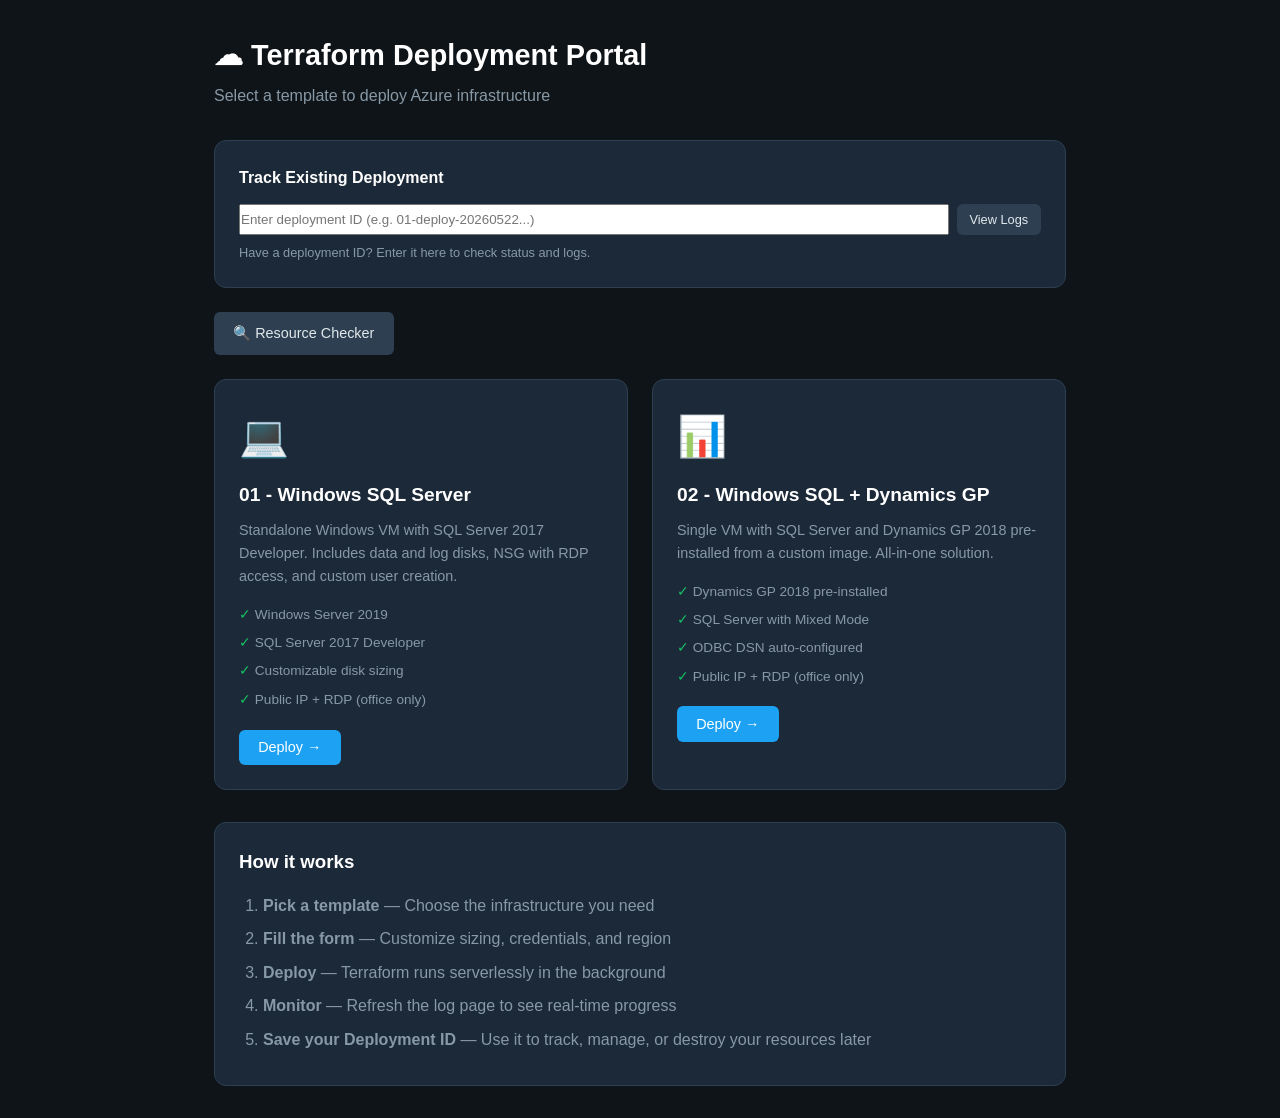
==== portal/frontend/index.html @ 3b2f58cd "init" ====
<!DOCTYPE html>
<html lang="en">
<head>
    <meta charset="UTF-8">
    <meta name="viewport" content="width=device-width, initial-scale=1.0">
    <title>Terraform Deployment Portal</title>
    <link rel="stylesheet" href="style.css">
</head>
<body>
    <div class="container">
        <header>
            <h1>&#9729; Terraform Deployment Portal</h1>
            <p class="subtitle">Select a template to deploy Azure infrastructure</p>
        </header>

        <div class="search-section">
            <h3>Track Existing Deployment</h3>
            <div class="input-with-button">
                <input type="text" id="search-deploy-id" placeholder="Enter deployment ID (e.g. 01-deploy-20260522...)">
                <button class="btn btn-secondary btn-sm" onclick="searchDeployment()">View Logs</button>
            </div>
            <p class="search-hint">Have a deployment ID? Enter it here to check status and logs.</p>
        </div>

        <div class="nav-links">
            <a href="resources.html" class="btn btn-secondary">&#128269; Resource Checker</a>
        </div>

        <div class="templates" id="templates">
            <div class="template-card" onclick="selectTemplate('01')">
                <div class="template-icon">&#128187;</div>
                <h2>01 - Windows SQL Server</h2>
                <p>Standalone Windows VM with SQL Server 2017 Developer. Includes data and log disks, NSG with RDP access, and custom user creation.</p>
                <ul>
                    <li>Windows Server 2019</li>
                    <li>SQL Server 2017 Developer</li>
                    <li>Customizable disk sizing</li>
                    <li>Public IP + RDP (office only)</li>
                </ul>
                <button class="btn">Deploy &rarr;</button>
            </div>

            <div class="template-card" onclick="selectTemplate('02')">
                <div class="template-icon">&#128202;</div>
                <h2>02 - Windows SQL + Dynamics GP</h2>
                <p>Single VM with SQL Server and Dynamics GP 2018 pre-installed from a custom image. All-in-one solution.</p>
                <ul>
                    <li>Dynamics GP 2018 pre-installed</li>
                    <li>SQL Server with Mixed Mode</li>
                    <li>ODBC DSN auto-configured</li>
                    <li>Public IP + RDP (office only)</li>
                </ul>
                <button class="btn">Deploy &rarr;</button>
            </div>
        </div>

        <div class="guide">
            <h3>How it works</h3>
            <ol>
                <li><strong>Pick a template</strong> &mdash; Choose the infrastructure you need</li>
                <li><strong>Fill the form</strong> &mdash; Customize sizing, credentials, and region</li>
                <li><strong>Deploy</strong> &mdash; Terraform runs serverlessly in the background</li>
                <li><strong>Monitor</strong> &mdash; Refresh the log page to see real-time progress</li>
                <li><strong>Save your Deployment ID</strong> &mdash; Use it to track, manage, or destroy your resources later</li>
            </ol>
        </div>
    </div>

    <script src="app.js"></script>
</body>
</html>
---- portal/frontend/style.css ----
* {
    margin: 0;
    padding: 0;
    box-sizing: border-box;
}

body {
    font-family: -apple-system, BlinkMacSystemFont, 'Segoe UI', Roboto, sans-serif;
    background: #0f1419;
    color: #e1e8ed;
    min-height: 100vh;
    line-height: 1.6;
}

.container {
    max-width: 900px;
    margin: 0 auto;
    padding: 2rem 1.5rem;
}

header {
    margin-bottom: 2rem;
}

h1 {
    font-size: 1.8rem;
    color: #fff;
    margin-bottom: 0.3rem;
}

.subtitle {
    color: #8899a6;
    font-size: 1rem;
}

.back-link {
    color: #1da1f2;
    text-decoration: none;
    font-size: 0.9rem;
    display: inline-block;
    margin-bottom: 1rem;
}

.back-link:hover {
    text-decoration: underline;
}

/* Template Cards */
.templates {
    display: grid;
    grid-template-columns: repeat(auto-fit, minmax(350px, 1fr));
    gap: 1.5rem;
    margin-bottom: 2rem;
}

.template-card {
    background: #1c2938;
    border: 1px solid #2d3f50;
    border-radius: 12px;
    padding: 1.5rem;
    cursor: pointer;
    transition: border-color 0.2s, transform 0.2s;
}

.template-card:hover {
    border-color: #1da1f2;
    transform: translateY(-2px);
}

.template-icon {
    font-size: 2.5rem;
    margin-bottom: 0.8rem;
}

.template-card h2 {
    font-size: 1.2rem;
    color: #fff;
    margin-bottom: 0.5rem;
}

.template-card p {
    color: #8899a6;
    font-size: 0.9rem;
    margin-bottom: 0.8rem;
}

.template-card ul {
    list-style: none;
    margin-bottom: 1rem;
}

.template-card ul li {
    color: #8899a6;
    font-size: 0.85rem;
    padding: 0.2rem 0;
}

.template-card ul li::before {
    content: "✓ ";
    color: #17bf63;
}

/* Buttons */
.btn {
    display: inline-block;
    padding: 0.6rem 1.2rem;
    border-radius: 6px;
    border: none;
    font-size: 0.9rem;
    cursor: pointer;
    text-decoration: none;
    font-weight: 500;
    transition: background 0.2s;
}

.btn-primary, .template-card .btn {
    background: #1da1f2;
    color: #fff;
}

.btn-primary:hover, .template-card .btn:hover {
    background: #1a91da;
}

.btn-secondary {
    background: #2d3f50;
    color: #e1e8ed;
}

.btn-secondary:hover {
    background: #3d5166;
}

/* Guide */
.guide {
    background: #1c2938;
    border-radius: 12px;
    padding: 1.5rem;
    border: 1px solid #2d3f50;
}

.guide h3 {
    color: #fff;
    margin-bottom: 1rem;
}

.guide ol {
    padding-left: 1.5rem;
}

.guide ol li {
    color: #8899a6;
    margin-bottom: 0.5rem;
}

/* Form */
.deploy-form {
    background: #1c2938;
    border: 1px solid #2d3f50;
    border-radius: 12px;
    padding: 2rem;
}

.form-group {
    margin-bottom: 1.2rem;
}

.form-group label {
    display: block;
    color: #8899a6;
    font-size: 0.85rem;
    margin-bottom: 0.3rem;
    font-weight: 500;
}

.form-group input,
.form-group select {
    width: 100%;
    padding: 0.6rem 0.8rem;
    background: #0f1419;
    border: 1px solid #2d3f50;
    border-radius: 6px;
    color: #e1e8ed;
    font-size: 0.9rem;
}

.form-group input:focus,
.form-group select:focus {
    outline: none;
    border-color: #1da1f2;
}

.form-actions {
    margin-top: 1.5rem;
    display: flex;
    gap: 1rem;
}

/* Status */
.status-box {
    background: #1c2938;
    border: 1px solid #17bf63;
    border-radius: 12px;
    padding: 1.5rem;
    margin-top: 1.5rem;
}

.status-box h3 {
    color: #17bf63;
    margin-bottom: 0.5rem;
}

.status-box code {
    background: #0f1419;
    padding: 0.2rem 0.5rem;
    border-radius: 4px;
    font-size: 0.85rem;
}

/* Logs */
.log-header {
    display: flex;
    justify-content: space-between;
    align-items: flex-start;
    background: #1c2938;
    border: 1px solid #2d3f50;
    border-radius: 12px;
    padding: 1.5rem;
    margin-bottom: 1rem;
}

.log-meta p {
    color: #8899a6;
    font-size: 0.85rem;
    margin-bottom: 0.3rem;
}

.badge {
    display: inline-block;
    padding: 0.15rem 0.5rem;
    border-radius: 4px;
    font-size: 0.8rem;
    font-weight: 600;
    text-transform: uppercase;
}

.badge-running { background: #1da1f2; color: #fff; }
.badge-completed { background: #17bf63; color: #fff; }
.badge-failed { background: #e0245e; color: #fff; }
.badge-queued { background: #794bc4; color: #fff; }
.badge-timeout { background: #f45d22; color: #fff; }

.refresh-notice {
    background: #1c2938;
    border: 1px solid #2d3f50;
    border-radius: 8px;
    padding: 0.8rem 1.2rem;
    margin-bottom: 1rem;
    font-size: 0.85rem;
    color: #8899a6;
}

.log-output {
    background: #0a0e13;
    border: 1px solid #2d3f50;
    border-radius: 12px;
    padding: 1.5rem;
    font-family: 'Cascadia Code', 'Fira Code', monospace;
    font-size: 0.8rem;
    line-height: 1.8;
    max-height: 500px;
    overflow-y: auto;
    white-space: pre-wrap;
    word-break: break-all;
}

.log-placeholder {
    color: #8899a6;
    font-style: italic;
}

.log-line {
    color: #8899a6;
    border-bottom: 1px solid #1c2938;
    padding: 0.2rem 0;
}

.log-line.error {
    color: #e0245e;
}

.log-line.success {
    color: #17bf63;
}

/* Outputs table */
.outputs-table {
    width: 100%;
    border-collapse: collapse;
    margin-top: 1rem;
    background: #1c2938;
    border-radius: 8px;
    overflow: hidden;
}

.outputs-table th,
.outputs-table td {
    padding: 0.7rem 1rem;
    text-align: left;
    border-bottom: 1px solid #2d3f50;
    font-size: 0.85rem;
}

.outputs-table th {
    background: #0f1419;
    color: #8899a6;
    font-weight: 600;
}

.outputs-table td {
    color: #e1e8ed;
}

#outputs-section {
    margin-top: 1.5rem;
}

#outputs-section h3 {
    color: #17bf63;
    margin-bottom: 0.5rem;
}

/* Subscription Check */
.subs-check-section {
    border-bottom: 1px solid #2d3f50;
    padding-bottom: 1.2rem;
    margin-bottom: 1.2rem;
}

.input-with-button {
    display: flex;
    gap: 0.5rem;
}

.input-with-button input {
    flex: 1;
}

.btn-sm {
    padding: 0.5rem 0.8rem;
    font-size: 0.8rem;
    white-space: nowrap;
}

.subs-status {
    margin-top: 0.5rem;
    font-size: 0.85rem;
}

.status-ok {
    color: #17bf63;
}

.status-error {
    color: #e0245e;
}

.status-warning {
    color: #f5a623;
}

.status-checking {
    color: #1da1f2;
}

.status-help {
    background: #0f1419;
    border: 1px solid #2d3f50;
    border-radius: 8px;
    padding: 1rem;
    margin-top: 0.5rem;
    font-size: 0.8rem;
    color: #8899a6;
}

.status-help p {
    margin-bottom: 0.5rem;
}

.status-help ol {
    padding-left: 1.2rem;
    margin-bottom: 0.5rem;
}

.status-help ol li {
    margin-bottom: 0.3rem;
}

.status-help code {
    background: #1c2938;
    padding: 0.1rem 0.4rem;
    border-radius: 3px;
    font-size: 0.75rem;
}

/* Disk Pricing */
.disk-price {
    margin-top: 0.3rem;
    font-size: 0.8rem;
    color: #f5a623;
    font-weight: 500;
}

/* Destroy button */
.btn-danger {
    background: #e0245e;
    color: #fff;
}

.btn-danger:hover {
    background: #c01e50;
}

.log-actions {
    display: flex;
    flex-direction: column;
    gap: 0.5rem;
}

/* Search Section */
.search-section {
    background: #1c2938;
    border: 1px solid #2d3f50;
    border-radius: 12px;
    padding: 1.5rem;
    margin-bottom: 1.5rem;
}

.search-section h3 {
    color: #fff;
    margin-bottom: 0.8rem;
    font-size: 1rem;
}

.search-hint {
    color: #8899a6;
    font-size: 0.8rem;
    margin-top: 0.5rem;
}

.nav-links {
    margin-bottom: 1.5rem;
    display: flex;
    gap: 0.8rem;
}

/* Deploy ID Notice */
.deploy-id-notice {
    background: #1c2938;
    border: 1px solid #1da1f2;
    border-radius: 8px;
    padding: 0.8rem 1.2rem;
    margin-bottom: 1rem;
    font-size: 0.85rem;
    color: #8899a6;
}

.deploy-id-notice a {
    color: #1da1f2;
    text-decoration: none;
}

.deploy-id-notice a:hover {
    text-decoration: underline;
}

.deploy-id-hint {
    color: #8899a6;
    font-size: 0.85rem;
    margin-top: 0.5rem;
}

.deploy-id-hint a {
    color: #1da1f2;
    text-decoration: none;
}

/* Log Toggle */
.log-toggle {
    background: #1c2938;
    border: 1px solid #2d3f50;
    border-radius: 8px;
    padding: 0.8rem 1.2rem;
    margin-bottom: 0.5rem;
    cursor: pointer;
    color: #e1e8ed;
    font-size: 0.9rem;
    transition: background 0.2s;
}

.log-toggle:hover {
    background: #2d3f50;
}

.log-toggle-hint {
    color: #8899a6;
    font-size: 0.8rem;
    font-weight: normal;
}

.log-line.section-header {
    color: #1da1f2;
    font-weight: 600;
    margin-top: 0.3rem;
}

/* Resource Checker */
.checker-form {
    background: #1c2938;
    border: 1px solid #2d3f50;
    border-radius: 12px;
    padding: 1.5rem;
    margin-bottom: 1.5rem;
}

.form-hint {
    color: #8899a6;
    font-size: 0.8rem;
    margin-top: 0.4rem;
}

.checker-summary {
    background: #1c2938;
    border: 1px solid #2d3f50;
    border-radius: 12px;
    padding: 1.5rem;
    margin-bottom: 1rem;
}

.checker-info p {
    color: #8899a6;
    font-size: 0.85rem;
    margin-bottom: 0.3rem;
}

.checker-info strong {
    color: #e1e8ed;
}

.checker-disclaimer {
    margin-top: 1rem;
    padding-top: 1rem;
    border-top: 1px solid #2d3f50;
    font-size: 0.8rem;
    color: #8899a6;
}

.checker-disclaimer p {
    margin: 0;
}

.checker-actions {
    display: flex;
    gap: 1rem;
    margin-top: 1rem;
    align-items: center;
}

#checker-resources h3,
#checker-outputs h3 {
    color: #fff;
    margin-bottom: 0.8rem;
    font-size: 1rem;
}

#checker-resources,
#checker-outputs {
    margin-bottom: 1rem;
}
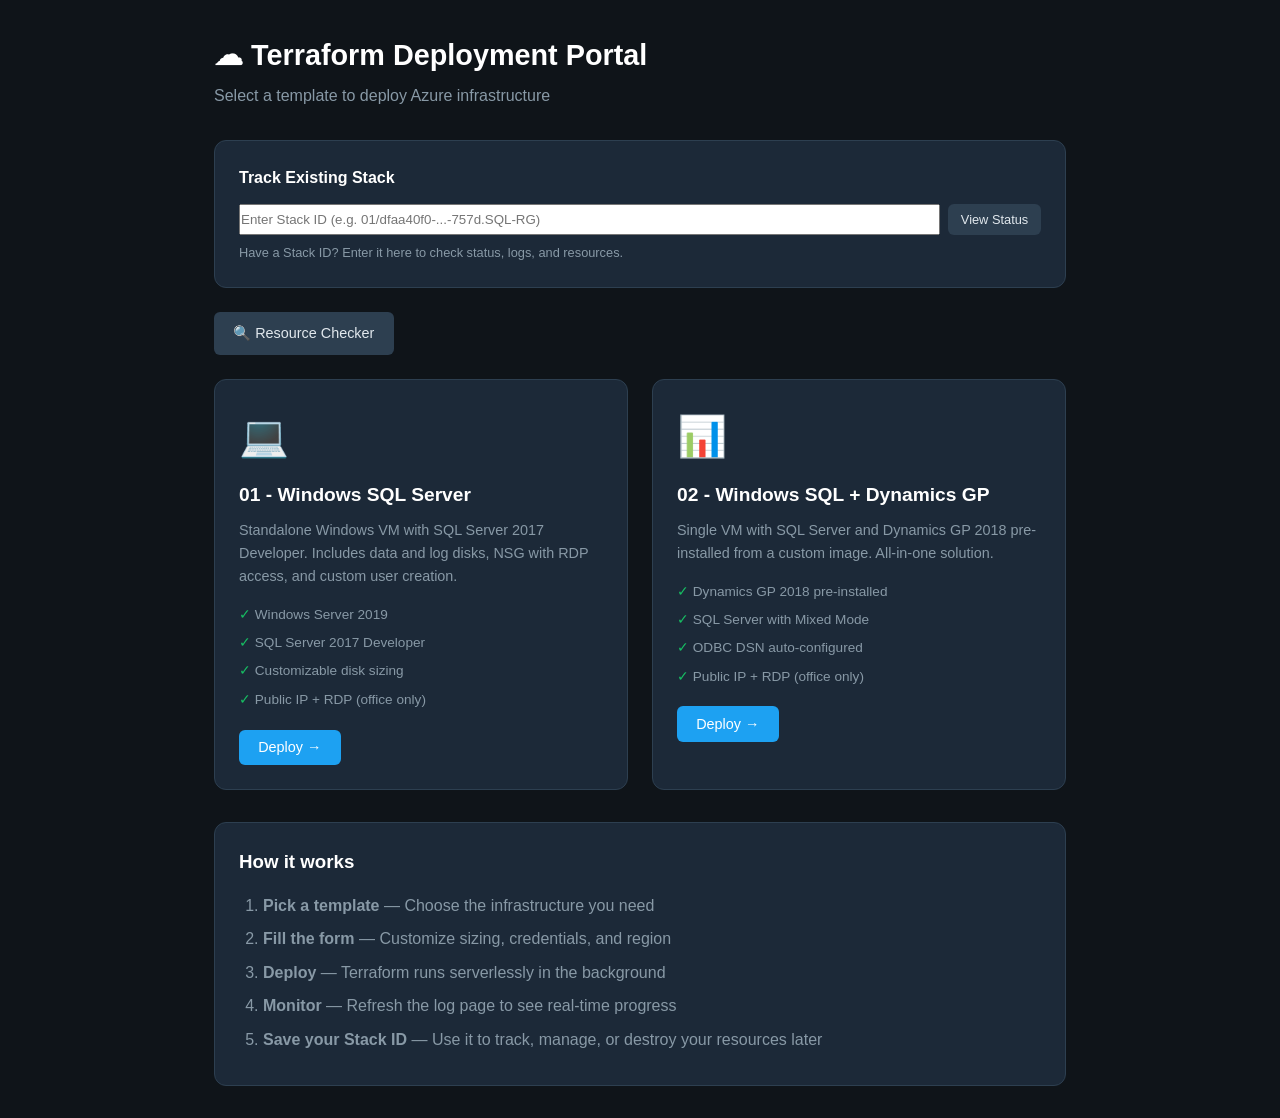
==== commit 756e681e: "asd" ====
--- a/portal/frontend/index.html
+++ b/portal/frontend/index.html
@@ -14,12 +14,12 @@
         </header>
 
         <div class="search-section">
-            <h3>Track Existing Deployment</h3>
+            <h3>Track Existing Stack</h3>
             <div class="input-with-button">
-                <input type="text" id="search-deploy-id" placeholder="Enter deployment ID (e.g. 01-deploy-20260522...)">
-                <button class="btn btn-secondary btn-sm" onclick="searchDeployment()">View Logs</button>
+                <input type="text" id="search-deploy-id" placeholder="Enter Stack ID (e.g. 01/dfaa40f0-...-757d.SQL-RG)">
+                <button class="btn btn-secondary btn-sm" onclick="searchDeployment()">View Status</button>
             </div>
-            <p class="search-hint">Have a deployment ID? Enter it here to check status and logs.</p>
+            <p class="search-hint">Have a Stack ID? Enter it here to check status, logs, and resources.</p>
         </div>
 
         <div class="nav-links">
@@ -61,7 +61,7 @@
                 <li><strong>Fill the form</strong> &mdash; Customize sizing, credentials, and region</li>
                 <li><strong>Deploy</strong> &mdash; Terraform runs serverlessly in the background</li>
                 <li><strong>Monitor</strong> &mdash; Refresh the log page to see real-time progress</li>
-                <li><strong>Save your Deployment ID</strong> &mdash; Use it to track, manage, or destroy your resources later</li>
+                <li><strong>Save your Stack ID</strong> &mdash; Use it to track, manage, or destroy your resources later</li>
             </ol>
         </div>
     </div>
--- a/portal/frontend/style.css
+++ b/portal/frontend/style.css
@@ -246,9 +246,12 @@
 
 .badge-running { background: #1da1f2; color: #fff; }
 .badge-completed { background: #17bf63; color: #fff; }
+.badge-deployed { background: #17bf63; color: #fff; }
+.badge-destroyed { background: #794bc4; color: #fff; }
 .badge-failed { background: #e0245e; color: #fff; }
 .badge-queued { background: #794bc4; color: #fff; }
 .badge-timeout { background: #f45d22; color: #fff; }
+.badge-starting { background: #1da1f2; color: #fff; }
 
 .refresh-notice {
     background: #1c2938;
